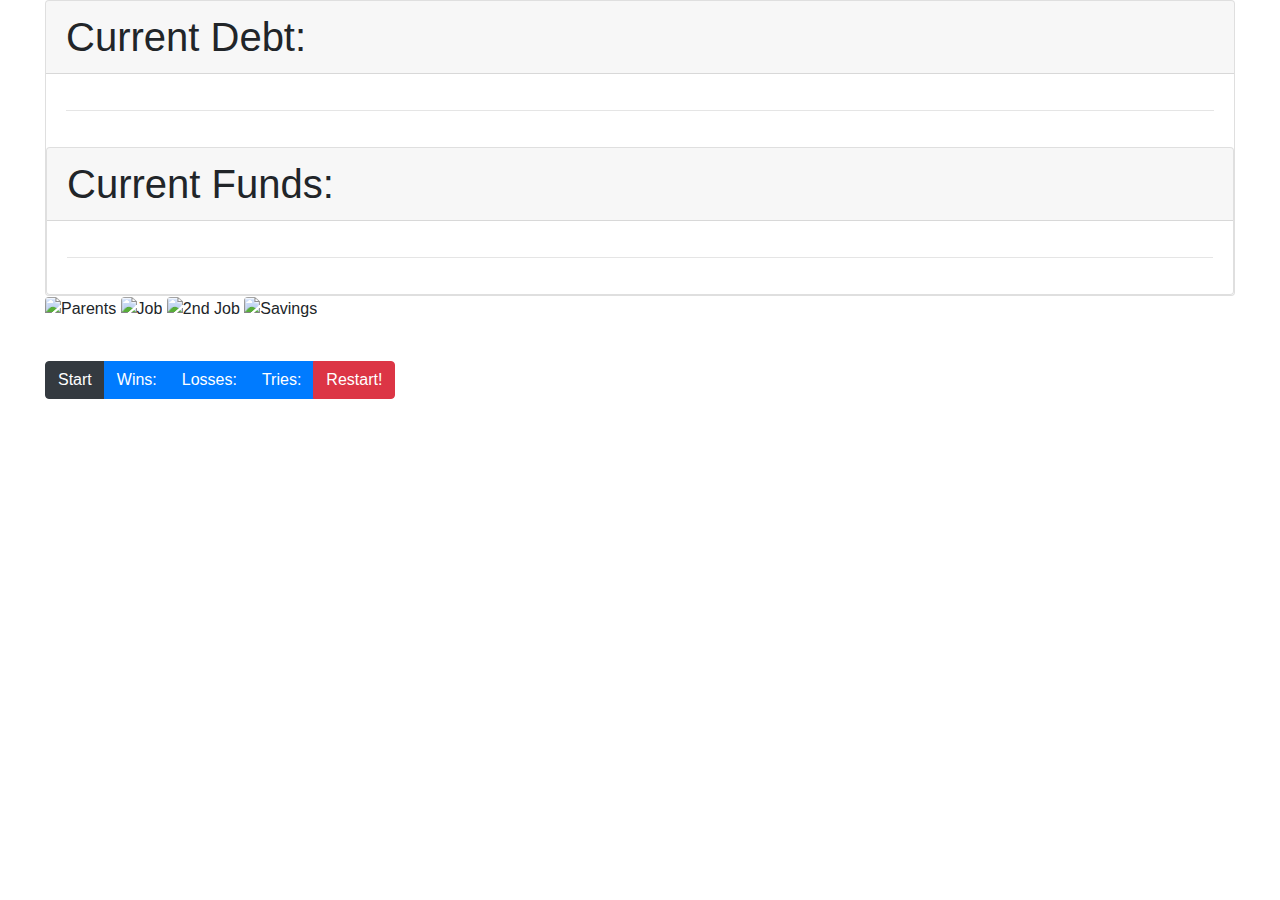
==== index.html @ 41da095d "numbers and button functions" ====
<!DOCTYPE html>
<html lang="en">

<head>
  <meta charset="UTF-8">
  <meta name="viewport" content="width=device-width, initial-scale=1.0">
  <meta http-equiv="X-UA-Compatible" content="ie=edge">
  <title>jQuery HW</title>

  <!-- Added link to the jQuery Library -->
  <script src="https://cdnjs.cloudflare.com/ajax/libs/jquery/3.2.1/jquery.min.js"></script>

  <!-- Added a link to Bootstrap-->
  <link rel="stylesheet" href="https://maxcdn.bootstrapcdn.com/bootstrap/4.0.0/css/bootstrap.min.css">

  <!-- Added a link to our external stylesheet-->
  <link rel="stylesheet" href="assets/css/style.css">

</head>

<body>
  <!-- Full Container -->
  <div class="container-fluid">

    <!-- Jumbotron  -->
    <div class="container-fluid">

      <!-- Debt Card  -->
      <div class="container-fluid">

        <div class="card">
          <h1 class="card-header">Current Debt:</h1>
          <div class="card-body">
              <h1 id="currentDebt"></h1>
              <hr>
        </div>

        <div class="card">
          <h1 class="card-header">Current Funds:</h1>
            <div class="card-body">
              <h1 id="currentFunds"></h1>
              <hr>
        </div>

      </div>
    </div>

    <!-- Win Alert Card
      <div class="alert alert-success" role="alert">
        <h4 class="alert-heading">You Won!</h4>
        <p>Aww yeah, you successfully read this important alert message. This example text is going to run a bit longer so
          that you can see how spacing within an alert works with this kind of content.</p>
        <hr>
        <p class="mb-0">Whenever you need to, be sure to use margin utilities to keep things nice and tidy.</p>
      </div>

    <!-<!- Lose Alert Card -->
      <!-- <div class="alert alert-danger" role="alert">
        <h4 class="alert-heading">You Lost!</h4>
        <p>Aww yeah, you successfully read this important alert message. This example text is going to run a bit longer so
          that you can see how spacing within an alert works with this kind of content.</p>
        <hr>
        <p class="mb-0">Whenever you need to, be sure to use margin utilities to keep things nice and tidy.</p>
      </div> -->

  </div>

  <!-- Buttons -->
  <div class="container-fluid">
      <img id="button1" src="https://image.flaticon.com/icons/png/512/1954/1954876.png" class="rounded float-center operators" alt="Parents">
      <img id="button2" src="https://cdn.iconscout.com/icon/premium/png-512-thumb/office-desk-1455402-1231146.png" class="rounded float-center operators" alt="Job">
      <img id="button3" src="https://image.flaticon.com/icons/png/512/90/90460.png" class="rounded float-center operators" alt="2nd Job">
      <img id="button4" src="https://encrypted-tbn0.gstatic.com/images?q=tbn:ANd9GcSTRAuuUzHf7PWHU63H9mzTzdZ6xvZNMIldkZ8W_d7xVFHBWaWJOg" class="rounded float-center operators" alt="Savings">
  </div>

  <!-- Controls -->
  <div class="container-fluid">

    <div id="cntCont" class="card-body"></div>
      <div id="controls" class="btn-group" role="group" aria-label="Basic example">
        <div id="button-start" class="btn btn-dark clear" value="start"><span> Start </span></div>
        <div id="wins" class="btn btn-primary number" value="1"><span >Wins:  </span></div>
        <div id="losses" class="btn btn-primary number" value="2"><span> Losses:  </span></div>
        <div id="tries" class="btn btn-primary number" value="3"><span> Tries:  </span></div>
        <div id="button-restart" class="btn btn-danger operator" value="plus"><span> Restart! </span></div>
      </div>
    </div>

  </div>

  <!-- Script Tags -->
  <script type="text/javascript" src="assets/javascript/game.js"></script>
  <div id="jqueryTags">
    <script src="https://code.jquery.com/jquery-3.3.1.slim.min.js"
      integrity="sha384-q8i/X+965DzO0rT7abK41JStQIAqVgRVzpbzo5smXKp4YfRvH+8abtTE1Pi6jizo"
      crossorigin="anonymous"></script>
    <script src="https://cdnjs.cloudflare.com/ajax/libs/popper.js/1.14.7/umd/popper.min.js"
      integrity="sha384-UO2eT0CpHqdSJQ6hJty5KVphtPhzWj9WO1clHTMGa3JDZwrnQq4sF86dIHNDz0W1"
      crossorigin="anonymous"></script>
    <script src="https://stackpath.bootstrapcdn.com/bootstrap/4.3.1/js/bootstrap.min.js"
      integrity="sha384-JjSmVgyd0p3pXB1rRibZUAYoIIy6OrQ6VrjIEaFf/nJGzIxFDsf4x0xIM+B07jRM"
      crossorigin="anonymous"></script>
  </div>
</body>

</html>
---- assets/css/style.css ----
.operators {
    width: 50px;
    height: 50px;
  }
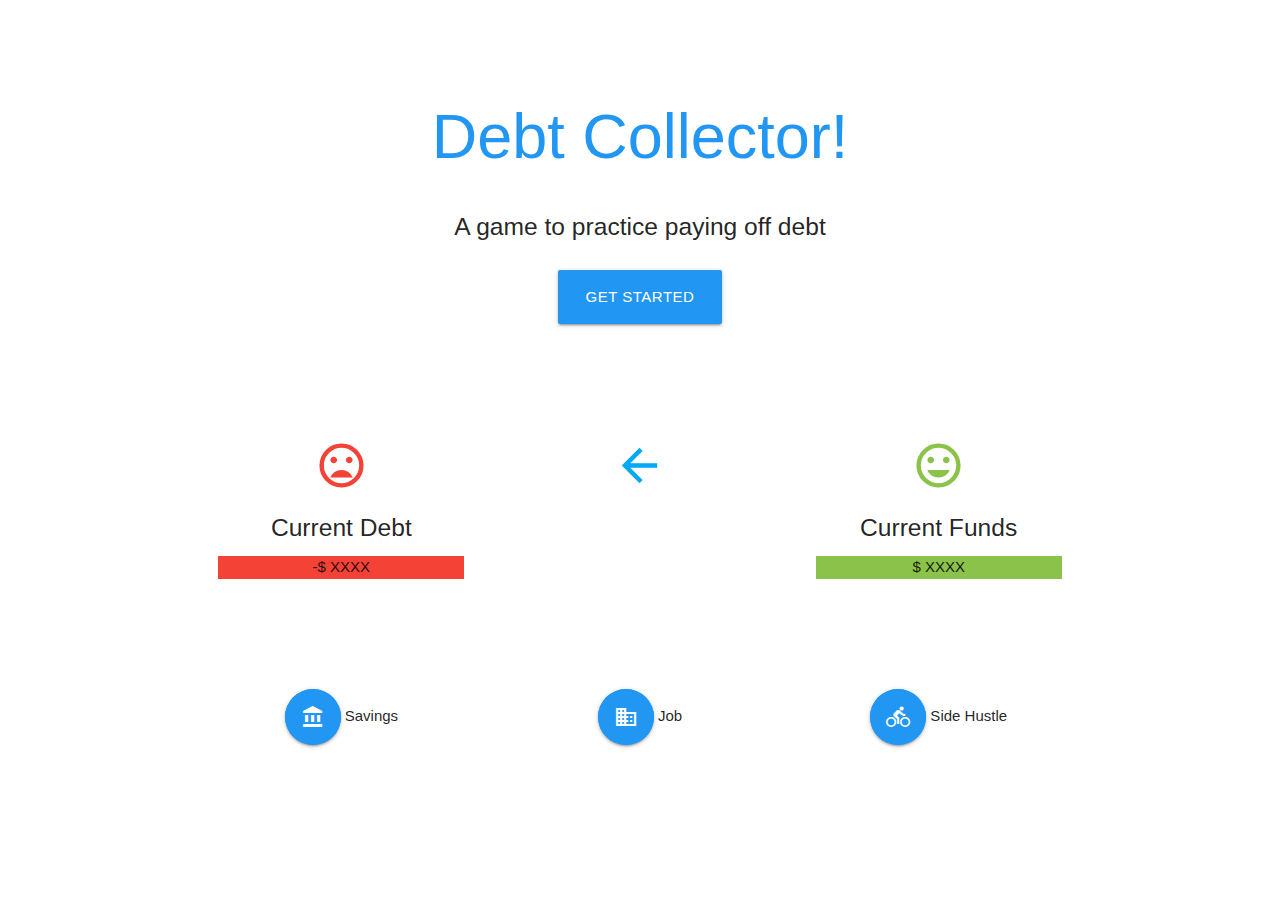
==== commit 51d6dd99: "file structure rearranged" ====
--- a/index.html
+++ b/index.html
@@ -1,106 +1,101 @@
-<!DOCTYPE html>
-<html lang="en">
+<html lang="en-us">
 
 <head>
-  <meta charset="UTF-8">
-  <meta name="viewport" content="width=device-width, initial-scale=1.0">
-  <meta http-equiv="X-UA-Compatible" content="ie=edge">
-  <title>jQuery HW</title>
+    <meta charset="UTF-8">
+    <title>Crystals Collector</title>
 
-  <!-- Added link to the jQuery Library -->
-  <script src="https://cdnjs.cloudflare.com/ajax/libs/jquery/3.2.1/jquery.min.js"></script>
-
-  <!-- Added a link to Bootstrap-->
-  <link rel="stylesheet" href="https://maxcdn.bootstrapcdn.com/bootstrap/4.0.0/css/bootstrap.min.css">
-
-  <!-- Added a link to our external stylesheet-->
-  <link rel="stylesheet" href="assets/css/style.css">
-
+    <!--Let browser know website is optimized for mobile-->
+    <meta name="viewport" content="width=device-width, initial-scale=1.0" />
+    <!--Import materialize.css-->
+    <link type="text/css" rel="stylesheet" href="assets/css/materialize.min.css" media="screen,projection" />
+    <link href="https://fonts.googleapis.com/icon?family=Material+Icons" rel="stylesheet">
+    <link href="assets/css/materialize.css" type="text/css" rel="stylesheet" media="screen,projection" />
+    <link href="assets/css/style.css" type="text/css" rel="stylesheet" media="screen,projection" />
+    <!-- jQuery Link -->
+    <script type="text/javascript" src="https://cdnjs.cloudflare.com/ajax/libs/jquery/3.2.1/jquery.min.js"></script>
+    <!-- Game Logic -->
+   
 </head>
 
 <body>
-  <!-- Full Container -->
-  <div class="container-fluid">
+    <div class="section no-pad-bot" id="index-banner">
+        <div class="container">
+            <br><br>
+            <h1 id="title" class="header center blue-text">Debt Collector!</h1>
+            <div class="row center">
+                <h5 class="header col s12 light">A game to practice paying off debt</h5>
+            </div>
+            <div class="row center">
+                <a id="start-button" class="btn-large waves-effect waves-light blue">Get Started</a>
+            </div>
+            <br><br>
 
-    <!-- Jumbotron  -->
-    <div class="container-fluid">
-
-      <!-- Debt Card  -->
-      <div class="container-fluid">
-
-        <div class="card">
-          <h1 class="card-header">Current Debt:</h1>
-          <div class="card-body">
-              <h1 id="currentDebt"></h1>
-              <hr>
         </div>
-
-        <div class="card">
-          <h1 class="card-header">Current Funds:</h1>
-            <div class="card-body">
-              <h1 id="currentFunds"></h1>
-              <hr>
-        </div>
-
-      </div>
     </div>
 
-    <!-- Win Alert Card
-      <div class="alert alert-success" role="alert">
-        <h4 class="alert-heading">You Won!</h4>
-        <p>Aww yeah, you successfully read this important alert message. This example text is going to run a bit longer so
-          that you can see how spacing within an alert works with this kind of content.</p>
-        <hr>
-        <p class="mb-0">Whenever you need to, be sure to use margin utilities to keep things nice and tidy.</p>
-      </div>
+    <div id="icons" class="container">
+        <div class="section">
 
-    <!-<!- Lose Alert Card -->
-      <!-- <div class="alert alert-danger" role="alert">
-        <h4 class="alert-heading">You Lost!</h4>
-        <p>Aww yeah, you successfully read this important alert message. This example text is going to run a bit longer so
-          that you can see how spacing within an alert works with this kind of content.</p>
-        <hr>
-        <p class="mb-0">Whenever you need to, be sure to use margin utilities to keep things nice and tidy.</p>
-      </div> -->
+            <!--   Icon Section   -->
+            <div class="row">
+                <div class="col s12 m4">
+                    <div class="icon-block">
+                        <h2 class="center red-text"><i class="large material-icons">mood_bad</i></h2>
+                        <h5 class="center">Current Debt</h5>
 
-  </div>
+                        <p id="debt-area" class="center red">-$ XXXX</p>
+                    </div>
+                </div>
 
-  <!-- Buttons -->
-  <div class="container-fluid">
-      <img id="button1" src="https://image.flaticon.com/icons/png/512/1954/1954876.png" class="rounded float-center operators" alt="Parents">
-      <img id="button2" src="https://cdn.iconscout.com/icon/premium/png-512-thumb/office-desk-1455402-1231146.png" class="rounded float-center operators" alt="Job">
-      <img id="button3" src="https://image.flaticon.com/icons/png/512/90/90460.png" class="rounded float-center operators" alt="2nd Job">
-      <img id="button4" src="https://encrypted-tbn0.gstatic.com/images?q=tbn:ANd9GcSTRAuuUzHf7PWHU63H9mzTzdZ6xvZNMIldkZ8W_d7xVFHBWaWJOg" class="rounded float-center operators" alt="Savings">
-  </div>
+                <div class="col s12 m4">
+                    <div class="icon-block">
+                        <h2 class="center light-blue-text"><i class="large material-icons">arrow_back</i></h2>
+                    </div>
+                </div>
 
-  <!-- Controls -->
-  <div class="container-fluid">
+                <div class="col s12 m4">
+                    <div class="icon-block">
+                        <h2 class="center light-green-text"><i class="large material-icons">mood</i></h2>
+                        <h5 class="center">Current Funds</h5>
 
-    <div id="cntCont" class="card-body"></div>
-      <div id="controls" class="btn-group" role="group" aria-label="Basic example">
-        <div id="button-start" class="btn btn-dark clear" value="start"><span> Start </span></div>
-        <div id="wins" class="btn btn-primary number" value="1"><span >Wins:  </span></div>
-        <div id="losses" class="btn btn-primary number" value="2"><span> Losses:  </span></div>
-        <div id="tries" class="btn btn-primary number" value="3"><span> Tries:  </span></div>
-        <div id="button-restart" class="btn btn-danger operator" value="plus"><span> Restart! </span></div>
-      </div>
+                        <p id="funds-area" class="center light-green">$ XXXX</p>
+                    </div>
+                </div>
+
+                <br><br>
+            </div>
+        </div>
     </div>
 
-  </div>
+    <div id="icons buttons-area" class="container">
+        <div class="section">
 
-  <!-- Script Tags -->
-  <script type="text/javascript" src="assets/javascript/game.js"></script>
-  <div id="jqueryTags">
-    <script src="https://code.jquery.com/jquery-3.3.1.slim.min.js"
-      integrity="sha384-q8i/X+965DzO0rT7abK41JStQIAqVgRVzpbzo5smXKp4YfRvH+8abtTE1Pi6jizo"
-      crossorigin="anonymous"></script>
-    <script src="https://cdnjs.cloudflare.com/ajax/libs/popper.js/1.14.7/umd/popper.min.js"
-      integrity="sha384-UO2eT0CpHqdSJQ6hJty5KVphtPhzWj9WO1clHTMGa3JDZwrnQq4sF86dIHNDz0W1"
-      crossorigin="anonymous"></script>
-    <script src="https://stackpath.bootstrapcdn.com/bootstrap/4.3.1/js/bootstrap.min.js"
-      integrity="sha384-JjSmVgyd0p3pXB1rRibZUAYoIIy6OrQ6VrjIEaFf/nJGzIxFDsf4x0xIM+B07jRM"
-      crossorigin="anonymous"></script>
-  </div>
+            <!--   Button Section   -->
+            <div class="row">
+                <br><br>
+                <div id="savings" class="center col s12 m4" >
+                    <a class="btn-floating btn-large blue pulse"><i class="funds material-icons">account_balance</i></a> Savings
+                </div>
+                <div  id="job" class="center col s12 m4">
+                    <a class="btn-floating btn-large blue pulse"><i class="funds material-icons">business</i></a> Job
+                </div>
+                <div id="sideHustle" class="center col s12 m4">
+                    <a class="btn-floating btn-large blue pulse"><i class="funds material-icons">directions_bike</i></a> Side Hustle
+                </div>
+                <br><br>
+            </div>
+        </div>
+    </div>
+
+    <!--JavaScript at end of body for optimized loading-->
+    <script type="text/javascript" src="assets/javascript/materialize.min.js"></script>
+    <script src="https://code.jquery.com/jquery-2.1.1.min.js"></script>
+    <script src="assets/javascript/materialize.js"></script>
+    <script src="assets/javascript/init.js"></script>
+
+    <script type="text/javascript" src="assets/javascript/game.js"></script>
+
+</body>
 </body>
 
 </html>